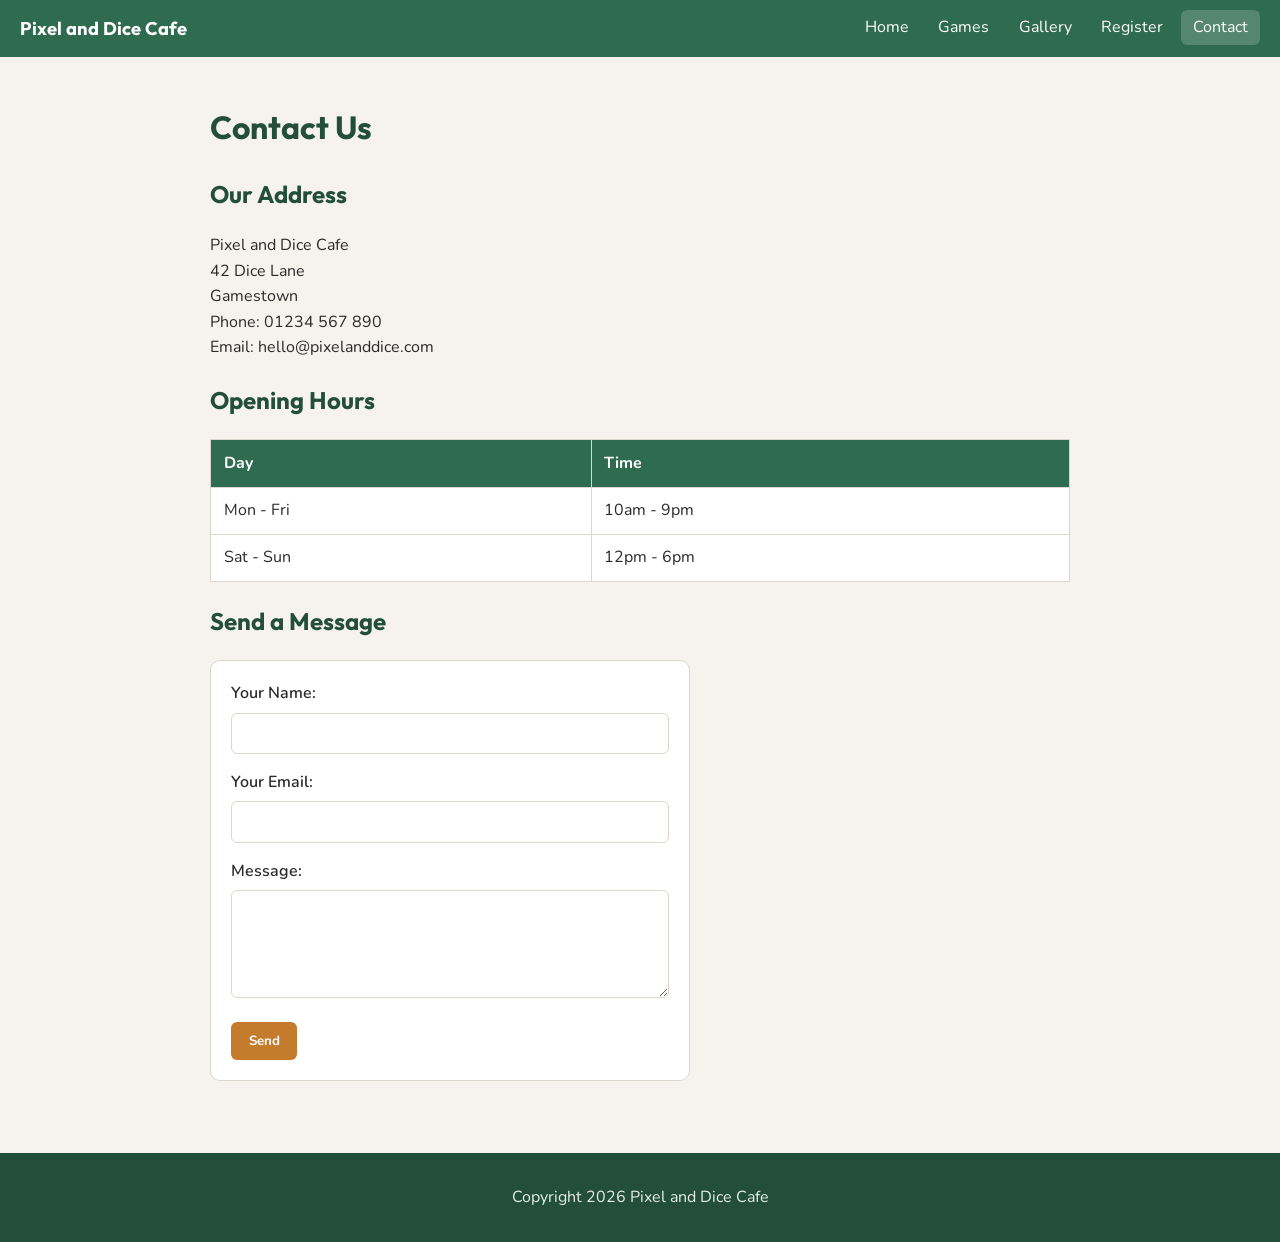
==== contact.html @ aac5a128 "Add external JavaScript for welcome message, form validation, and interactive features. Co-authored-" ====
<!DOCTYPE html>
<html lang="en">
<head>
    <meta charset="UTF-8">
    <meta name="viewport" content="width=device-width, initial-scale=1.0">
    <title>Pixel and Dice Cafe - Contact</title>
    <link rel="stylesheet" href="csslab.css">
</head>
<body>

    <nav class="nav">
        <a class="nav-brand" href="index.html">Pixel and Dice Cafe</a>
        <ul class="nav-links">
            <li><a href="index.html">Home</a></li>
            <li><a href="games.html">Games</a></li>
            <li><a href="gallery.html">Gallery</a></li>
            <li><a href="register.html">Register</a></li>
            <li><a class="active" href="contact.html">Contact</a></li>
        </ul>
    </nav>

    <main class="container">
        <h1>Contact Us</h1>

        <h2>Our Address</h2>
        <p>
            Pixel and Dice Cafe<br>
            42 Dice Lane<br>
            Gamestown<br>
            Phone: 01234 567 890<br>
            Email: hello@pixelanddice.com
        </p>

        <h2>Opening Hours</h2>
        <table>
            <tr>
                <th>Day</th>
                <th>Time</th>
            </tr>
            <tr>
                <td>Mon - Fri</td>
                <td>10am - 9pm</td>
            </tr>
            <tr>
                <td>Sat - Sun</td>
                <td>12pm - 6pm</td>
            </tr>
        </table>

        <h2>Send a Message</h2>
        <form id="contact-form" data-validate>
            <p class="form-error" aria-live="polite"></p>

            <div class="form-group">
                <label for="name">Your Name:</label>
                <input type="text" id="name" name="name" data-required>
            </div>

            <div class="form-group">
                <label for="email">Your Email:</label>
                <input type="email" id="email" name="email" data-required>
            </div>

            <div class="form-group">
                <label for="message">Message:</label>
                <textarea id="message" name="message" rows="4" data-required></textarea>
            </div>

            <button class="btn" type="submit">Send</button>
        </form>
    </main>

    <footer class="footer">
        <p>Copyright 2026 Pixel and Dice Cafe</p>
    </footer>

    <script src="script.js"></script>
</body>
</html>
---- csslab.css ----
/* Pixel & Dice Cafe — CSS Lab */

@import url("https://fonts.googleapis.com/css2?family=Nunito:wght@400;600;700&family=Outfit:wght@600;700&display=swap");

:root {
  --green: #2f6b4f;
  --green-dark: #234f3a;
  --accent: #c47b2b;
  --bg: #f6f3ee;
  --card: #ffffff;
  --text: #2a2a2a;
  --muted: #5c5c5c;
  --border: #ddd6cc;
}

* {
  box-sizing: border-box;
}

body {
  margin: 0;
  font-family: "Nunito", sans-serif;
  color: var(--text);
  background: var(--bg);
  line-height: 1.6;
}

h1, h2, h3 {
  font-family: "Outfit", sans-serif;
  color: var(--green-dark);
}

a {
  color: var(--green);
}

a:hover {
  color: var(--accent);
}

img {
  max-width: 100%;
  height: auto;
}

/* Navigation — Flexbox */
.nav {
  display: flex;
  justify-content: space-between;
  align-items: center;
  flex-wrap: wrap;
  gap: 0.75rem;
  background: var(--green);
  padding: 0.85rem 1.25rem;
}

.nav-brand {
  color: #fff;
  font-family: "Outfit", sans-serif;
  font-weight: 700;
  font-size: 1.15rem;
  text-decoration: none;
}

.nav-brand:hover {
  color: #ffe8c7;
}

.nav-links {
  display: flex;
  flex-wrap: wrap;
  gap: 0.35rem;
  list-style: none;
  margin: 0;
  padding: 0;
}

.nav-links a {
  color: #fff;
  text-decoration: none;
  padding: 0.4rem 0.75rem;
  border-radius: 6px;
  transition: background 0.2s ease;
}

.nav-links a:hover,
.nav-links a.active {
  background: rgba(255, 255, 255, 0.18);
  color: #fff;
}

.container {
  max-width: 900px;
  margin: 0 auto;
  padding: 1.5rem 1.25rem 2.5rem;
}

/* Buttons */
.btn {
  display: inline-block;
  background: var(--accent);
  color: #fff;
  text-decoration: none;
  border: none;
  padding: 0.6rem 1.1rem;
  border-radius: 6px;
  font-family: "Nunito", sans-serif;
  font-weight: 700;
  cursor: pointer;
  transition: background 0.2s ease, transform 0.2s ease;
}

.btn:hover {
  background: #a66522;
  color: #fff;
  transform: translateY(-1px);
}

/* Simple cards */
.card {
  background: var(--card);
  border: 1px solid var(--border);
  border-radius: 10px;
  padding: 1.1rem 1.2rem;
  margin-bottom: 1rem;
}

/* Tables */
table {
  width: 100%;
  border-collapse: collapse;
  background: var(--card);
  margin: 1rem 0;
}

th, td {
  border: 1px solid var(--border);
  padding: 0.65rem 0.8rem;
  text-align: left;
}

th {
  background: var(--green);
  color: #fff;
}

/* Forms */
form {
  background: var(--card);
  border: 1px solid var(--border);
  border-radius: 10px;
  padding: 1.25rem;
  max-width: 480px;
}

.form-group {
  margin-bottom: 1rem;
}

.form-group label {
  display: block;
  font-weight: 600;
  margin-bottom: 0.35rem;
}

.form-group input,
.form-group select,
.form-group textarea {
  width: 100%;
  padding: 0.55rem 0.7rem;
  border: 1px solid var(--border);
  border-radius: 6px;
  font-family: "Nunito", sans-serif;
  font-size: 1rem;
}

.form-group input:focus,
.form-group select:focus,
.form-group textarea:focus {
  outline: none;
  border-color: var(--green);
  box-shadow: 0 0 0 3px rgba(47, 107, 79, 0.15);
}

.form-error {
  display: none;
  color: #b42318;
  background: #fef3f2;
  border: 1px solid #fecdca;
  border-radius: 6px;
  padding: 0.6rem 0.75rem;
  margin-bottom: 1rem;
  font-weight: 600;
}

.input-error {
  border-color: #b42318 !important;
}

#extra-info {
  display: none;
  margin-top: 0.75rem;
}

#confirm-message {
  margin-top: 0.75rem;
  font-weight: 600;
  color: var(--green-dark);
}

.btn-row {
  display: flex;
  flex-wrap: wrap;
  gap: 0.5rem;
  margin: 1rem 0;
}

/* Gallery flip cards */
.gallery {
  display: flex;
  flex-wrap: wrap;
  gap: 1.25rem;
}

.flip-card {
  width: 260px;
  height: 200px;
  perspective: 1000px;
}

.flip-inner {
  position: relative;
  width: 100%;
  height: 100%;
  transition: transform 0.6s ease;
  transform-style: preserve-3d;
}

.flip-card:hover .flip-inner {
  transform: rotateY(180deg);
}

.flip-front,
.flip-back {
  position: absolute;
  width: 100%;
  height: 100%;
  backface-visibility: hidden;
  border-radius: 10px;
  overflow: hidden;
  border: 1px solid var(--border);
}

.flip-front img {
  width: 100%;
  height: 100%;
  object-fit: cover;
}

.flip-front .caption {
  position: absolute;
  left: 0;
  right: 0;
  bottom: 0;
  background: rgba(0, 0, 0, 0.55);
  color: #fff;
  padding: 0.45rem 0.7rem;
  font-size: 0.95rem;
}

.flip-back {
  background: var(--green);
  color: #fff;
  transform: rotateY(180deg);
  display: flex;
  align-items: center;
  justify-content: center;
  padding: 1rem;
  text-align: center;
}

.flip-back p {
  margin: 0;
  color: #fff;
}

/* Footer */
.footer {
  background: var(--green-dark);
  color: #e8efe9;
  text-align: center;
  padding: 1rem;
  margin-top: 2rem;
}

.footer a {
  color: #ffd89a;
}

/* Responsive */
@media (max-width: 600px) {
  .nav {
    flex-direction: column;
    align-items: flex-start;
  }

  .flip-card {
    width: 100%;
  }
}
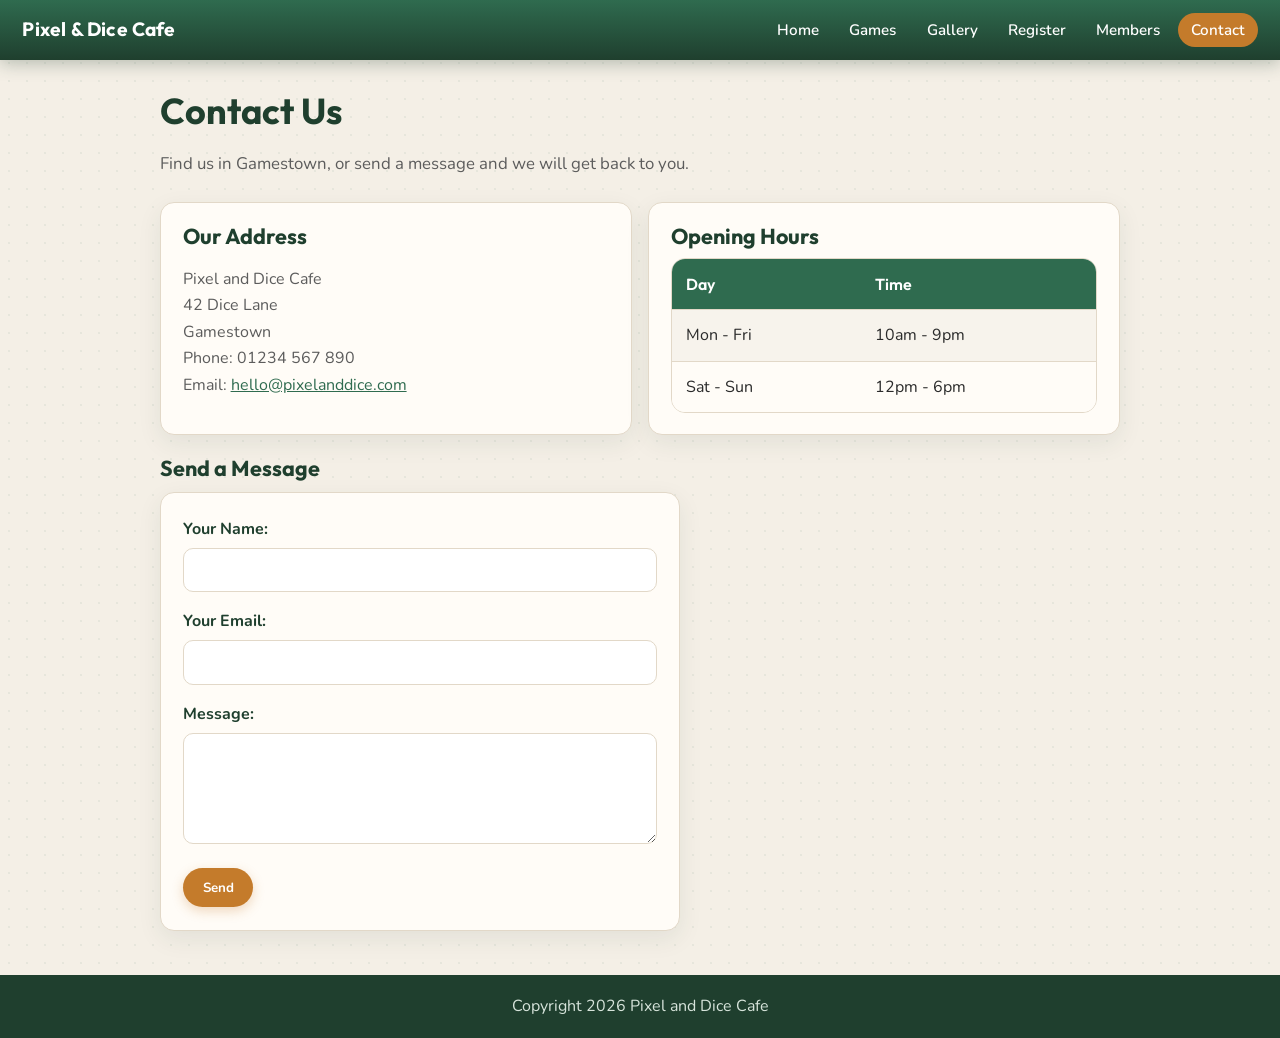
==== commit ab89f3c4: "Add PHP registration and MySQL database integration" ====
--- a/contact.html
+++ b/contact.html
@@ -9,43 +9,55 @@
 <body>
 
     <nav class="nav">
-        <a class="nav-brand" href="index.html">Pixel and Dice Cafe</a>
+        <a class="nav-brand" href="index.html">Pixel &amp; Dice Cafe</a>
         <ul class="nav-links">
             <li><a href="index.html">Home</a></li>
             <li><a href="games.html">Games</a></li>
             <li><a href="gallery.html">Gallery</a></li>
-            <li><a href="register.html">Register</a></li>
+            <li><a href="register.php">Register</a></li>
+            <li><a href="members.php">Members</a></li>
             <li><a class="active" href="contact.html">Contact</a></li>
         </ul>
     </nav>
 
     <main class="container">
-        <h1>Contact Us</h1>
+        <div class="page-intro">
+            <h1>Contact Us</h1>
+            <p>Find us in Gamestown, or send a message and we will get back to you.</p>
+        </div>
 
-        <h2>Our Address</h2>
-        <p>
-            Pixel and Dice Cafe<br>
-            42 Dice Lane<br>
-            Gamestown<br>
-            Phone: 01234 567 890<br>
-            Email: hello@pixelanddice.com
-        </p>
+        <div class="split">
+            <div class="card">
+                <h2>Our Address</h2>
+                <p>
+                    Pixel and Dice Cafe<br>
+                    42 Dice Lane<br>
+                    Gamestown<br>
+                    Phone: 01234 567 890<br>
+                    Email: <a href="mailto:hello@pixelanddice.com">hello@pixelanddice.com</a>
+                </p>
+            </div>
 
-        <h2>Opening Hours</h2>
-        <table>
-            <tr>
-                <th>Day</th>
-                <th>Time</th>
-            </tr>
-            <tr>
-                <td>Mon - Fri</td>
-                <td>10am - 9pm</td>
-            </tr>
-            <tr>
-                <td>Sat - Sun</td>
-                <td>12pm - 6pm</td>
-            </tr>
-        </table>
+            <div class="card">
+                <h2>Opening Hours</h2>
+                <div class="table-wrap">
+                    <table>
+                        <tr>
+                            <th>Day</th>
+                            <th>Time</th>
+                        </tr>
+                        <tr>
+                            <td>Mon - Fri</td>
+                            <td>10am - 9pm</td>
+                        </tr>
+                        <tr>
+                            <td>Sat - Sun</td>
+                            <td>12pm - 6pm</td>
+                        </tr>
+                    </table>
+                </div>
+            </div>
+        </div>
 
         <h2>Send a Message</h2>
         <form id="contact-form" data-validate>
--- a/csslab.css
+++ b/csslab.css
@@ -4,30 +4,70 @@
 
 :root {
   --green: #2f6b4f;
-  --green-dark: #234f3a;
+  --green-dark: #1f3f2e;
   --accent: #c47b2b;
-  --bg: #f6f3ee;
-  --card: #ffffff;
+  --accent-hover: #a66522;
+  --bg: #f4efe6;
+  --card: #fffcf7;
   --text: #2a2a2a;
   --muted: #5c5c5c;
-  --border: #ddd6cc;
+  --border: #e2d8c8;
+  --shadow: 0 8px 24px rgba(31, 63, 46, 0.08);
+  --radius: 14px;
 }
 
 * {
   box-sizing: border-box;
 }
 
+html,
 body {
-  margin: 0;
+  min-height: 100%;
+}
+
+body {
+  margin: 0;
+  display: flex;
+  flex-direction: column;
   font-family: "Nunito", sans-serif;
   color: var(--text);
-  background: var(--bg);
-  line-height: 1.6;
-}
-
-h1, h2, h3 {
+  background-color: var(--bg);
+  background-image:
+    radial-gradient(rgba(47, 107, 79, 0.07) 1px, transparent 1px);
+  background-size: 18px 18px;
+  line-height: 1.65;
+}
+
+main.container {
+  flex: 1;
+}
+
+h1,
+h2,
+h3 {
   font-family: "Outfit", sans-serif;
   color: var(--green-dark);
+  line-height: 1.25;
+  margin-top: 0;
+}
+
+h1 {
+  font-size: clamp(1.7rem, 3vw, 2.25rem);
+  margin-bottom: 0.5rem;
+}
+
+h2 {
+  font-size: 1.35rem;
+  margin-bottom: 0.65rem;
+}
+
+h3 {
+  font-size: 1.15rem;
+  margin-bottom: 0.5rem;
+}
+
+p {
+  color: var(--muted);
 }
 
 a {
@@ -41,6 +81,7 @@
 img {
   max-width: 100%;
   height: auto;
+  display: block;
 }
 
 /* Navigation — Flexbox */
@@ -50,15 +91,20 @@
   align-items: center;
   flex-wrap: wrap;
   gap: 0.75rem;
-  background: var(--green);
-  padding: 0.85rem 1.25rem;
+  background: linear-gradient(180deg, var(--green) 0%, var(--green-dark) 100%);
+  padding: 0.9rem 1.4rem;
+  position: sticky;
+  top: 0;
+  z-index: 20;
+  box-shadow: 0 4px 16px rgba(31, 63, 46, 0.28);
 }
 
 .nav-brand {
   color: #fff;
   font-family: "Outfit", sans-serif;
   font-weight: 700;
-  font-size: 1.15rem;
+  font-size: 1.2rem;
+  letter-spacing: 0.01em;
   text-decoration: none;
 }
 
@@ -69,7 +115,7 @@
 .nav-links {
   display: flex;
   flex-wrap: wrap;
-  gap: 0.35rem;
+  gap: 0.3rem;
   list-style: none;
   margin: 0;
   padding: 0;
@@ -78,9 +124,11 @@
 .nav-links a {
   color: #fff;
   text-decoration: none;
-  padding: 0.4rem 0.75rem;
-  border-radius: 6px;
-  transition: background 0.2s ease;
+  padding: 0.42rem 0.8rem;
+  border-radius: 999px;
+  font-weight: 600;
+  font-size: 0.95rem;
+  transition: background 0.2s ease, transform 0.2s ease;
 }
 
 .nav-links a:hover,
@@ -89,10 +137,24 @@
   color: #fff;
 }
 
+.nav-links a.active {
+  background: var(--accent);
+}
+
 .container {
-  max-width: 900px;
+  width: min(960px, calc(100% - 2rem));
   margin: 0 auto;
-  padding: 1.5rem 1.25rem 2.5rem;
+  padding: 1.75rem 0 2.75rem;
+}
+
+.page-intro {
+  margin-bottom: 1.5rem;
+}
+
+.page-intro p,
+.lead {
+  font-size: 1.05rem;
+  max-width: 42rem;
 }
 
 /* Buttons */
@@ -102,55 +164,239 @@
   color: #fff;
   text-decoration: none;
   border: none;
-  padding: 0.6rem 1.1rem;
-  border-radius: 6px;
+  padding: 0.65rem 1.2rem;
+  border-radius: 999px;
   font-family: "Nunito", sans-serif;
   font-weight: 700;
   cursor: pointer;
-  transition: background 0.2s ease, transform 0.2s ease;
+  box-shadow: 0 4px 12px rgba(196, 123, 43, 0.28);
+  transition: background 0.2s ease, transform 0.2s ease, box-shadow 0.2s ease;
 }
 
 .btn:hover {
-  background: #a66522;
+  background: var(--accent-hover);
   color: #fff;
   transform: translateY(-1px);
+  box-shadow: 0 6px 16px rgba(196, 123, 43, 0.35);
+}
+
+.btn-outline {
+  background: transparent;
+  color: var(--green-dark);
+  border: 2px solid var(--green);
+  box-shadow: none;
+}
+
+.btn-outline:hover {
+  background: var(--green);
+  color: #fff;
+  box-shadow: none;
 }
 
 /* Simple cards */
 .card {
   background: var(--card);
   border: 1px solid var(--border);
-  border-radius: 10px;
-  padding: 1.1rem 1.2rem;
-  margin-bottom: 1rem;
+  border-radius: var(--radius);
+  padding: 1.25rem 1.35rem;
+  margin-bottom: 1.15rem;
+  box-shadow: var(--shadow);
+}
+
+.card h2,
+.card h3 {
+  margin-bottom: 0.45rem;
+}
+
+.hero {
+  background: var(--card);
+  border: 1px solid var(--border);
+  border-radius: var(--radius);
+  padding: 1.6rem 1.5rem 1.45rem;
+  margin-bottom: 1.25rem;
+  box-shadow: var(--shadow);
+  position: relative;
+  overflow: hidden;
+}
+
+.hero::after {
+  content: "";
+  position: absolute;
+  right: -40px;
+  top: -40px;
+  width: 160px;
+  height: 160px;
+  border-radius: 50%;
+  background: rgba(196, 123, 43, 0.14);
+}
+
+.eyebrow {
+  margin: 0 0 0.35rem;
+  color: var(--accent);
+  font-weight: 700;
+  letter-spacing: 0.08em;
+  text-transform: uppercase;
+  font-size: 0.78rem;
+}
+
+#welcome-message {
+  color: var(--green-dark);
+  font-weight: 700;
+  font-size: 1.08rem;
+  margin: 0.35rem 0 1rem;
+}
+
+.feature-card {
+  display: flex;
+  flex-wrap: wrap;
+  gap: 1.25rem;
+  align-items: center;
+}
+
+.feature-copy {
+  flex: 1 1 280px;
+}
+
+.feature-card img {
+  flex: 1 1 240px;
+  width: 100%;
+  max-width: 360px;
+  height: 210px;
+  object-fit: cover;
+  border-radius: 12px;
+}
+
+.info-grid {
+  display: grid;
+  grid-template-columns: repeat(auto-fit, minmax(180px, 1fr));
+  gap: 0.9rem;
+  margin: 0 0 1.5rem;
+  padding: 0;
+  list-style: none;
+}
+
+.mini-card {
+  margin: 0;
+  text-align: center;
+  padding: 1.1rem 1rem;
+}
+
+.mini-card strong {
+  display: block;
+  color: var(--green-dark);
+  font-family: "Outfit", sans-serif;
+  font-size: 1.05rem;
+  margin-bottom: 0.25rem;
+}
+
+.mini-card p {
+  margin: 0;
+  font-size: 0.95rem;
+}
+
+.split {
+  display: grid;
+  grid-template-columns: repeat(auto-fit, minmax(260px, 1fr));
+  gap: 1rem;
+  margin-bottom: 1.25rem;
+}
+
+.split .card {
+  margin-bottom: 0;
+}
+
+.card .table-wrap {
+  box-shadow: none;
+  margin: 0.5rem 0 0;
+}
+
+.steps {
+  background: var(--card);
+  border: 1px solid var(--border);
+  border-radius: var(--radius);
+  padding: 1.1rem 1.25rem 1.1rem 2.2rem;
+  box-shadow: var(--shadow);
+  margin-bottom: 1.25rem;
+}
+
+.steps li {
+  margin: 0.35rem 0;
 }
 
 /* Tables */
+.table-wrap {
+  overflow-x: auto;
+  border: 1px solid var(--border);
+  border-radius: var(--radius);
+  box-shadow: var(--shadow);
+  margin: 1rem 0 1.35rem;
+  background: var(--card);
+}
+
 table {
   width: 100%;
   border-collapse: collapse;
   background: var(--card);
-  margin: 1rem 0;
-}
-
-th, td {
-  border: 1px solid var(--border);
-  padding: 0.65rem 0.8rem;
+  margin: 0;
+}
+
+th,
+td {
+  border: none;
+  border-bottom: 1px solid var(--border);
+  padding: 0.75rem 0.9rem;
   text-align: left;
+}
+
+tr:last-child td {
+  border-bottom: none;
 }
 
 th {
   background: var(--green);
   color: #fff;
+  font-family: "Outfit", sans-serif;
+  font-weight: 600;
+}
+
+tr:nth-child(even) td {
+  background: #f7f3ec;
+}
+
+tr:has(td):hover td {
+  background: #efe7d8;
+}
+
+p .btn + .btn {
+  margin-left: 0.5rem;
+}
+
+.badge {
+  display: inline-block;
+  padding: 0.15rem 0.6rem;
+  border-radius: 999px;
+  font-size: 0.85rem;
+  font-weight: 700;
+}
+
+.badge-yes {
+  background: #e4f4ea;
+  color: var(--green-dark);
+}
+
+.badge-no {
+  background: #fdecea;
+  color: #9b1c1c;
 }
 
 /* Forms */
 form {
   background: var(--card);
   border: 1px solid var(--border);
-  border-radius: 10px;
-  padding: 1.25rem;
-  max-width: 480px;
+  border-radius: var(--radius);
+  padding: 1.4rem;
+  max-width: 520px;
+  box-shadow: var(--shadow);
 }
 
 .form-group {
@@ -159,19 +405,22 @@
 
 .form-group label {
   display: block;
-  font-weight: 600;
+  font-weight: 700;
   margin-bottom: 0.35rem;
+  color: var(--green-dark);
 }
 
 .form-group input,
 .form-group select,
 .form-group textarea {
   width: 100%;
-  padding: 0.55rem 0.7rem;
-  border: 1px solid var(--border);
-  border-radius: 6px;
+  padding: 0.65rem 0.8rem;
+  border: 1px solid var(--border);
+  border-radius: 10px;
   font-family: "Nunito", sans-serif;
   font-size: 1rem;
+  background: #fff;
+  transition: border-color 0.2s ease, box-shadow 0.2s ease;
 }
 
 .form-group input:focus,
@@ -187,7 +436,7 @@
   color: #b42318;
   background: #fef3f2;
   border: 1px solid #fecdca;
-  border-radius: 6px;
+  border-radius: 10px;
   padding: 0.6rem 0.75rem;
   margin-bottom: 1rem;
   font-weight: 600;
@@ -204,27 +453,36 @@
 
 #confirm-message {
   margin-top: 0.75rem;
-  font-weight: 600;
-  color: var(--green-dark);
+  font-weight: 700;
+  color: var(--green-dark);
+  min-height: 1.4em;
 }
 
 .btn-row {
   display: flex;
   flex-wrap: wrap;
-  gap: 0.5rem;
+  gap: 0.6rem;
   margin: 1rem 0;
+}
+
+.alert-success {
+  border-left: 5px solid var(--green);
+}
+
+.alert-error {
+  border-left: 5px solid #b42318;
 }
 
 /* Gallery flip cards */
 .gallery {
-  display: flex;
-  flex-wrap: wrap;
+  display: grid;
+  grid-template-columns: repeat(auto-fill, minmax(230px, 1fr));
   gap: 1.25rem;
 }
 
 .flip-card {
-  width: 260px;
-  height: 200px;
+  width: 100%;
+  height: 210px;
   perspective: 1000px;
 }
 
@@ -246,9 +504,10 @@
   width: 100%;
   height: 100%;
   backface-visibility: hidden;
-  border-radius: 10px;
+  border-radius: var(--radius);
   overflow: hidden;
   border: 1px solid var(--border);
+  box-shadow: var(--shadow);
 }
 
 .flip-front img {
@@ -262,14 +521,15 @@
   left: 0;
   right: 0;
   bottom: 0;
-  background: rgba(0, 0, 0, 0.55);
-  color: #fff;
-  padding: 0.45rem 0.7rem;
-  font-size: 0.95rem;
+  background: linear-gradient(transparent, rgba(0, 0, 0, 0.7));
+  color: #fff;
+  padding: 1.4rem 0.8rem 0.7rem;
+  font-size: 1rem;
+  font-weight: 700;
 }
 
 .flip-back {
-  background: var(--green);
+  background: linear-gradient(160deg, var(--green) 0%, var(--green-dark) 100%);
   color: #fff;
   transform: rotateY(180deg);
   display: flex;
@@ -287,10 +547,15 @@
 /* Footer */
 .footer {
   background: var(--green-dark);
-  color: #e8efe9;
+  color: #d7e4db;
   text-align: center;
-  padding: 1rem;
-  margin-top: 2rem;
+  padding: 1.15rem 1rem;
+  margin-top: auto;
+}
+
+.footer p {
+  margin: 0;
+  color: #d7e4db;
 }
 
 .footer a {
@@ -304,7 +569,12 @@
     align-items: flex-start;
   }
 
-  .flip-card {
-    width: 100%;
+  .feature-card img {
+    max-width: none;
+    height: 180px;
   }
-}
+
+  .container {
+    width: min(960px, calc(100% - 1.5rem));
+  }
+}
